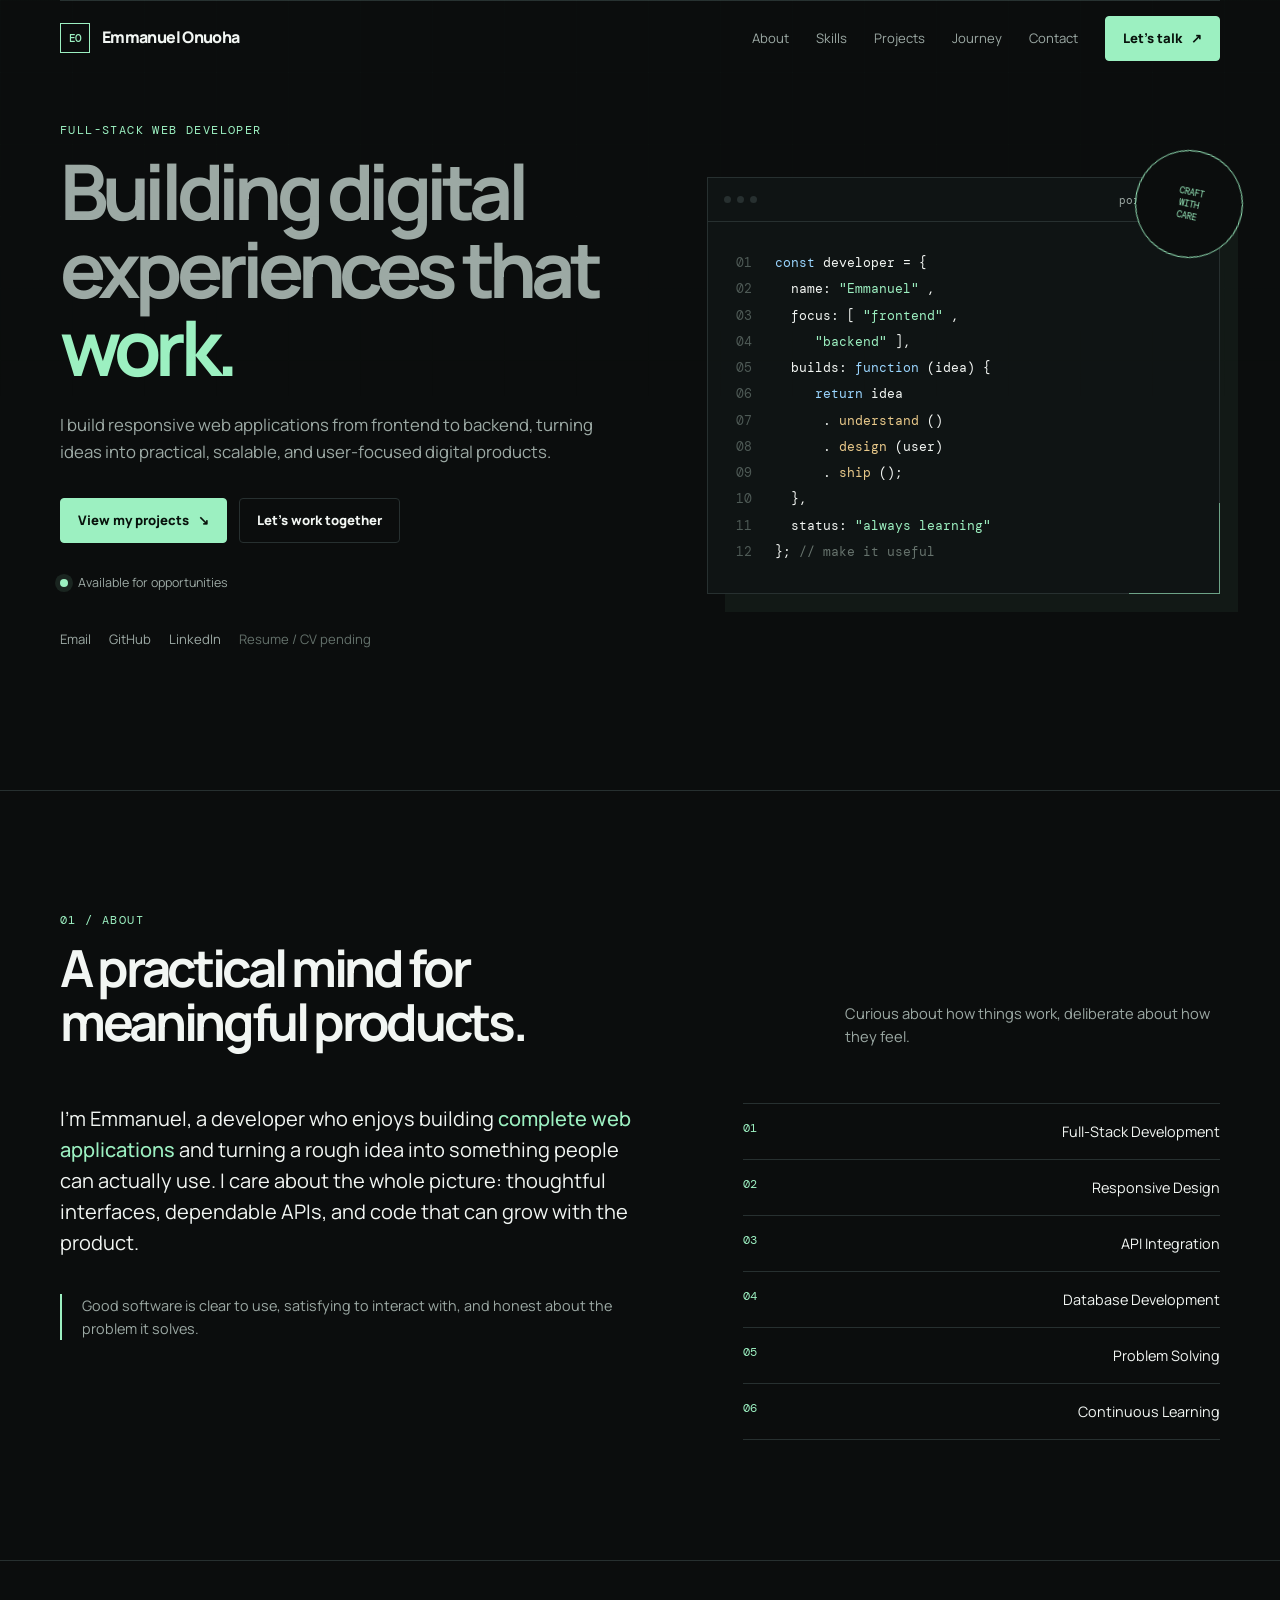
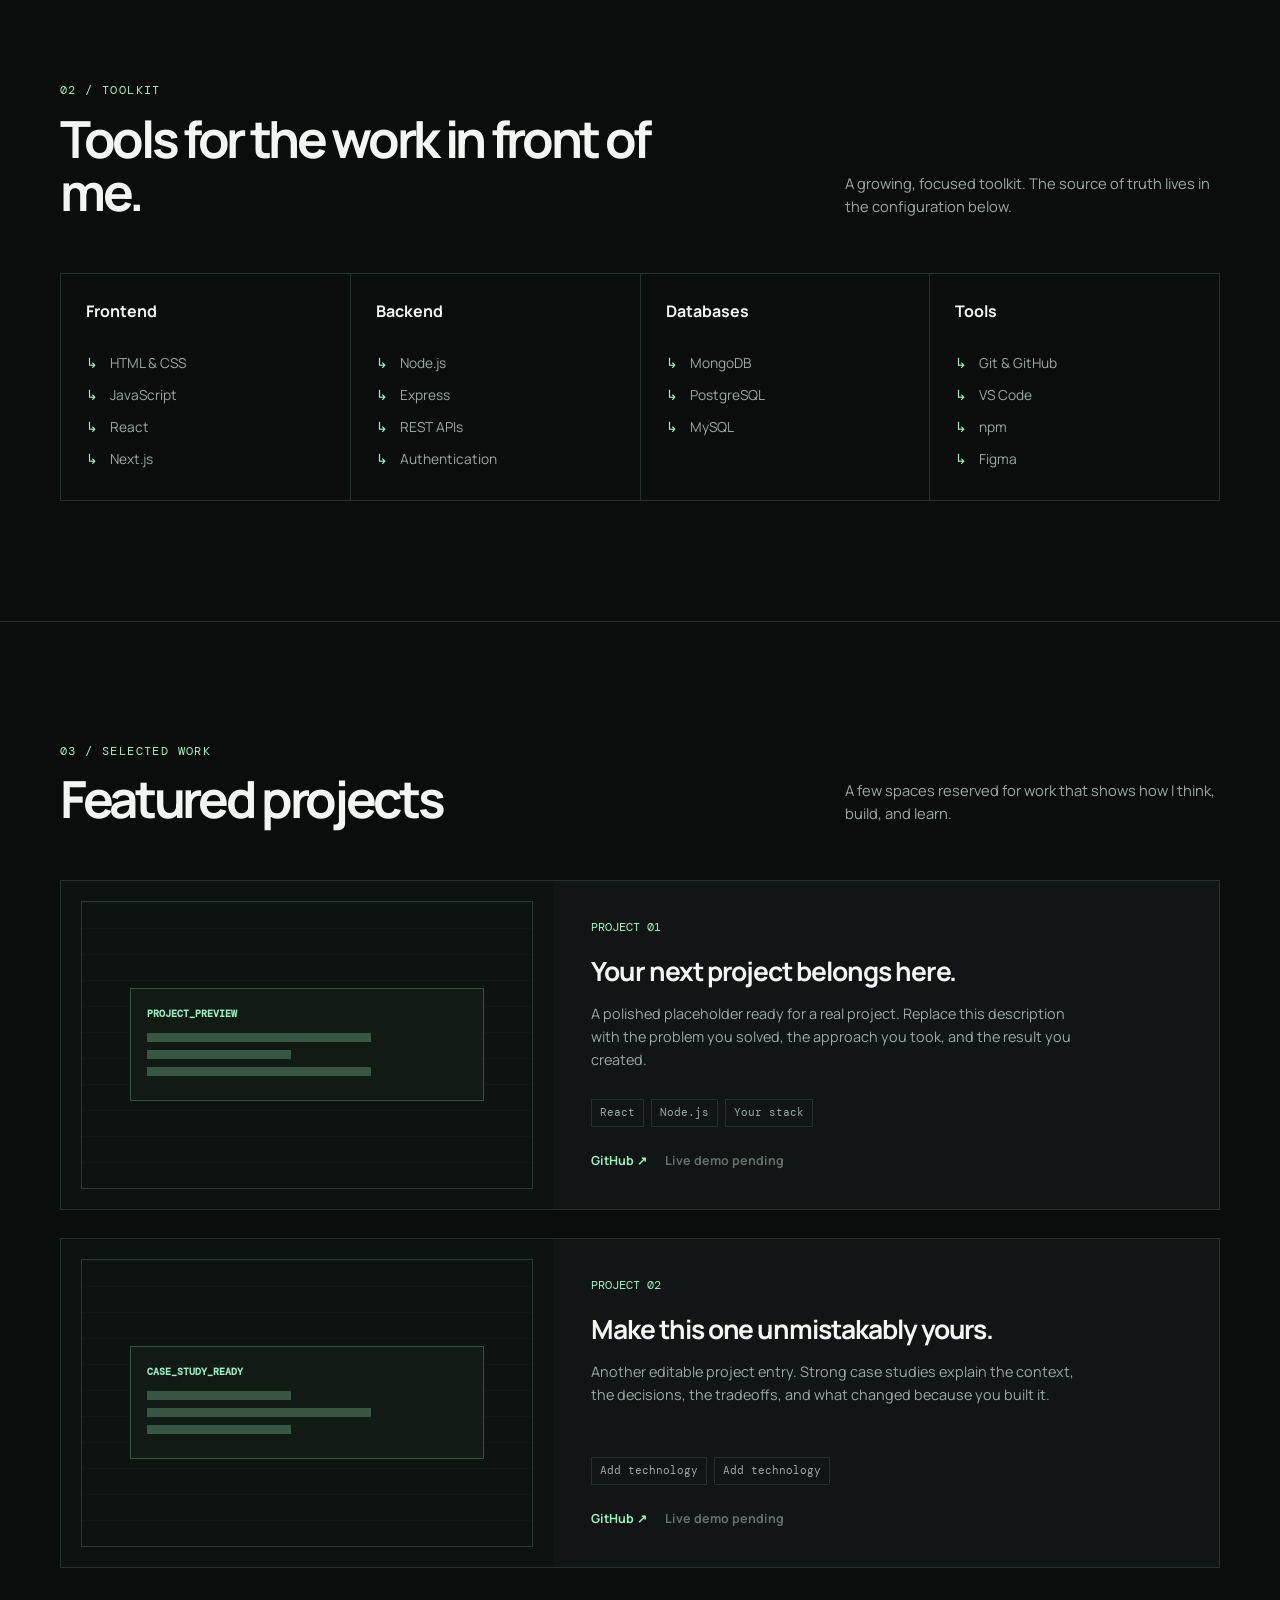
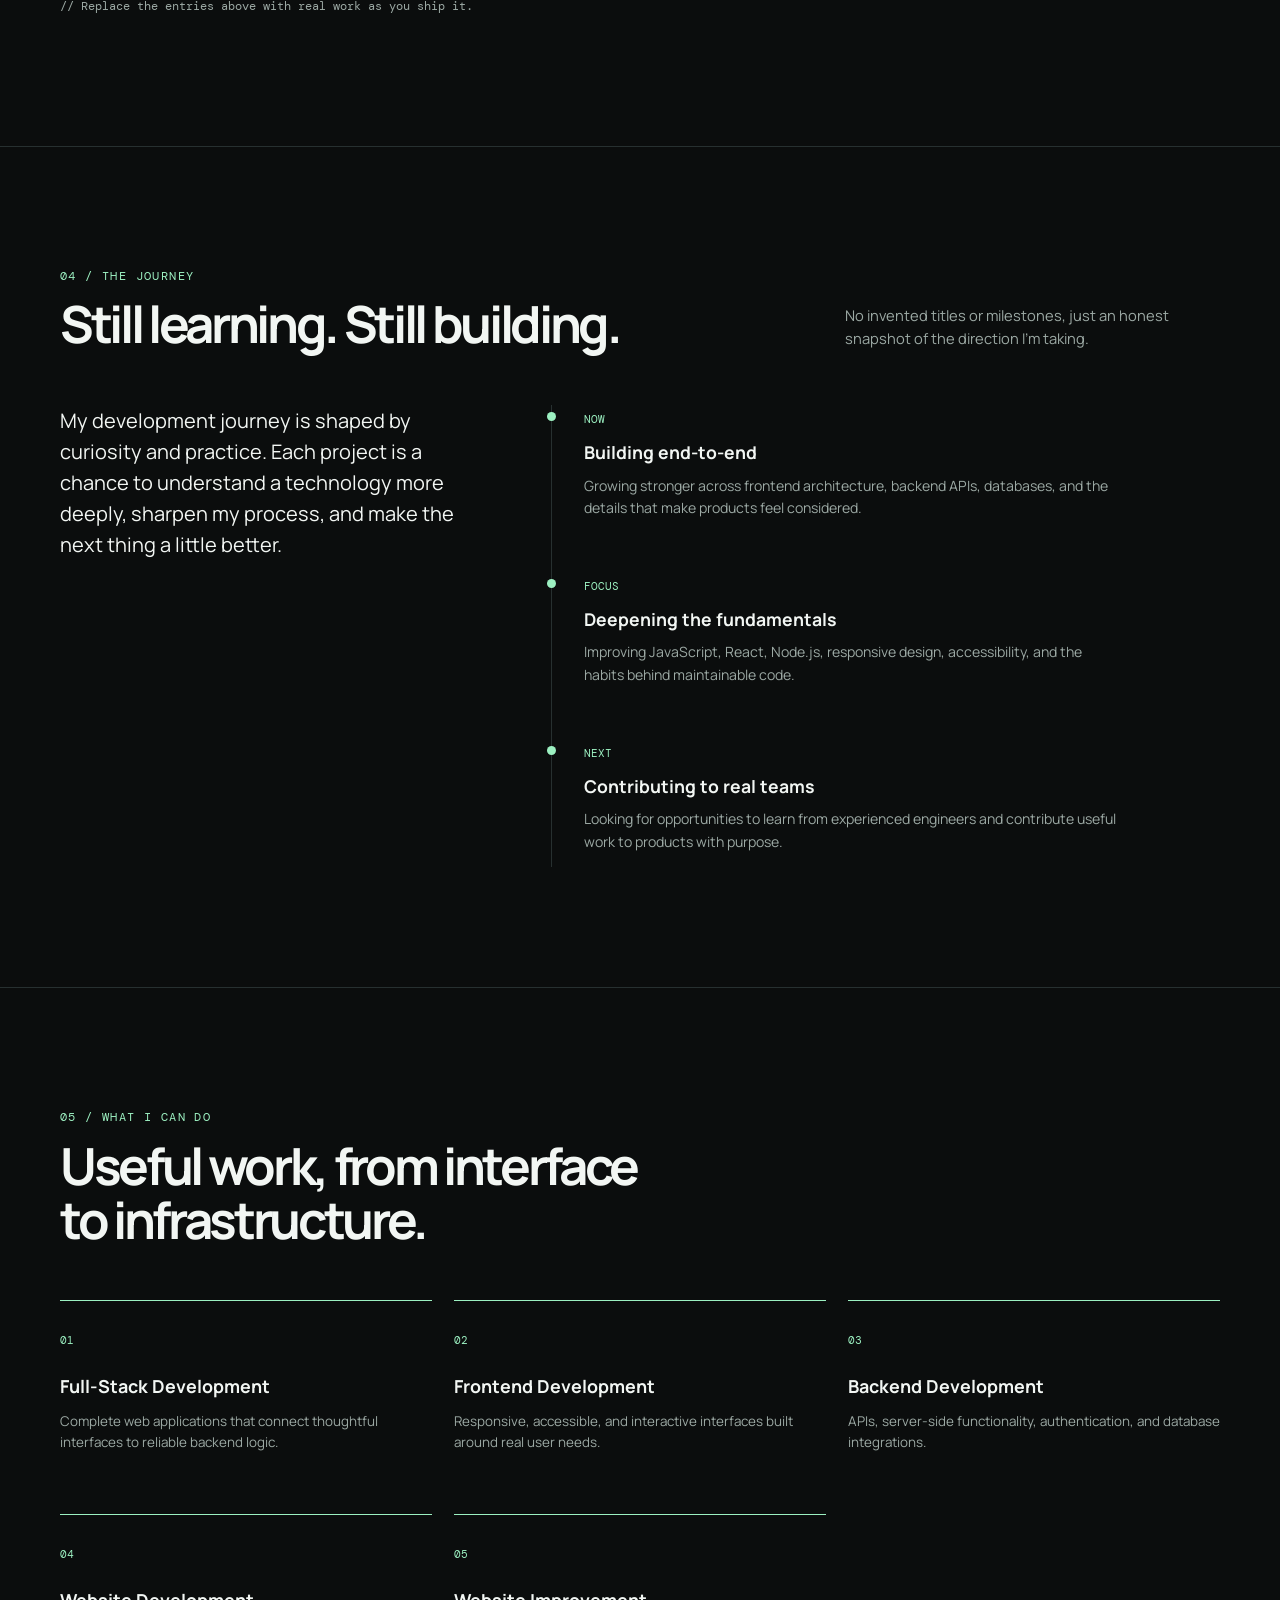
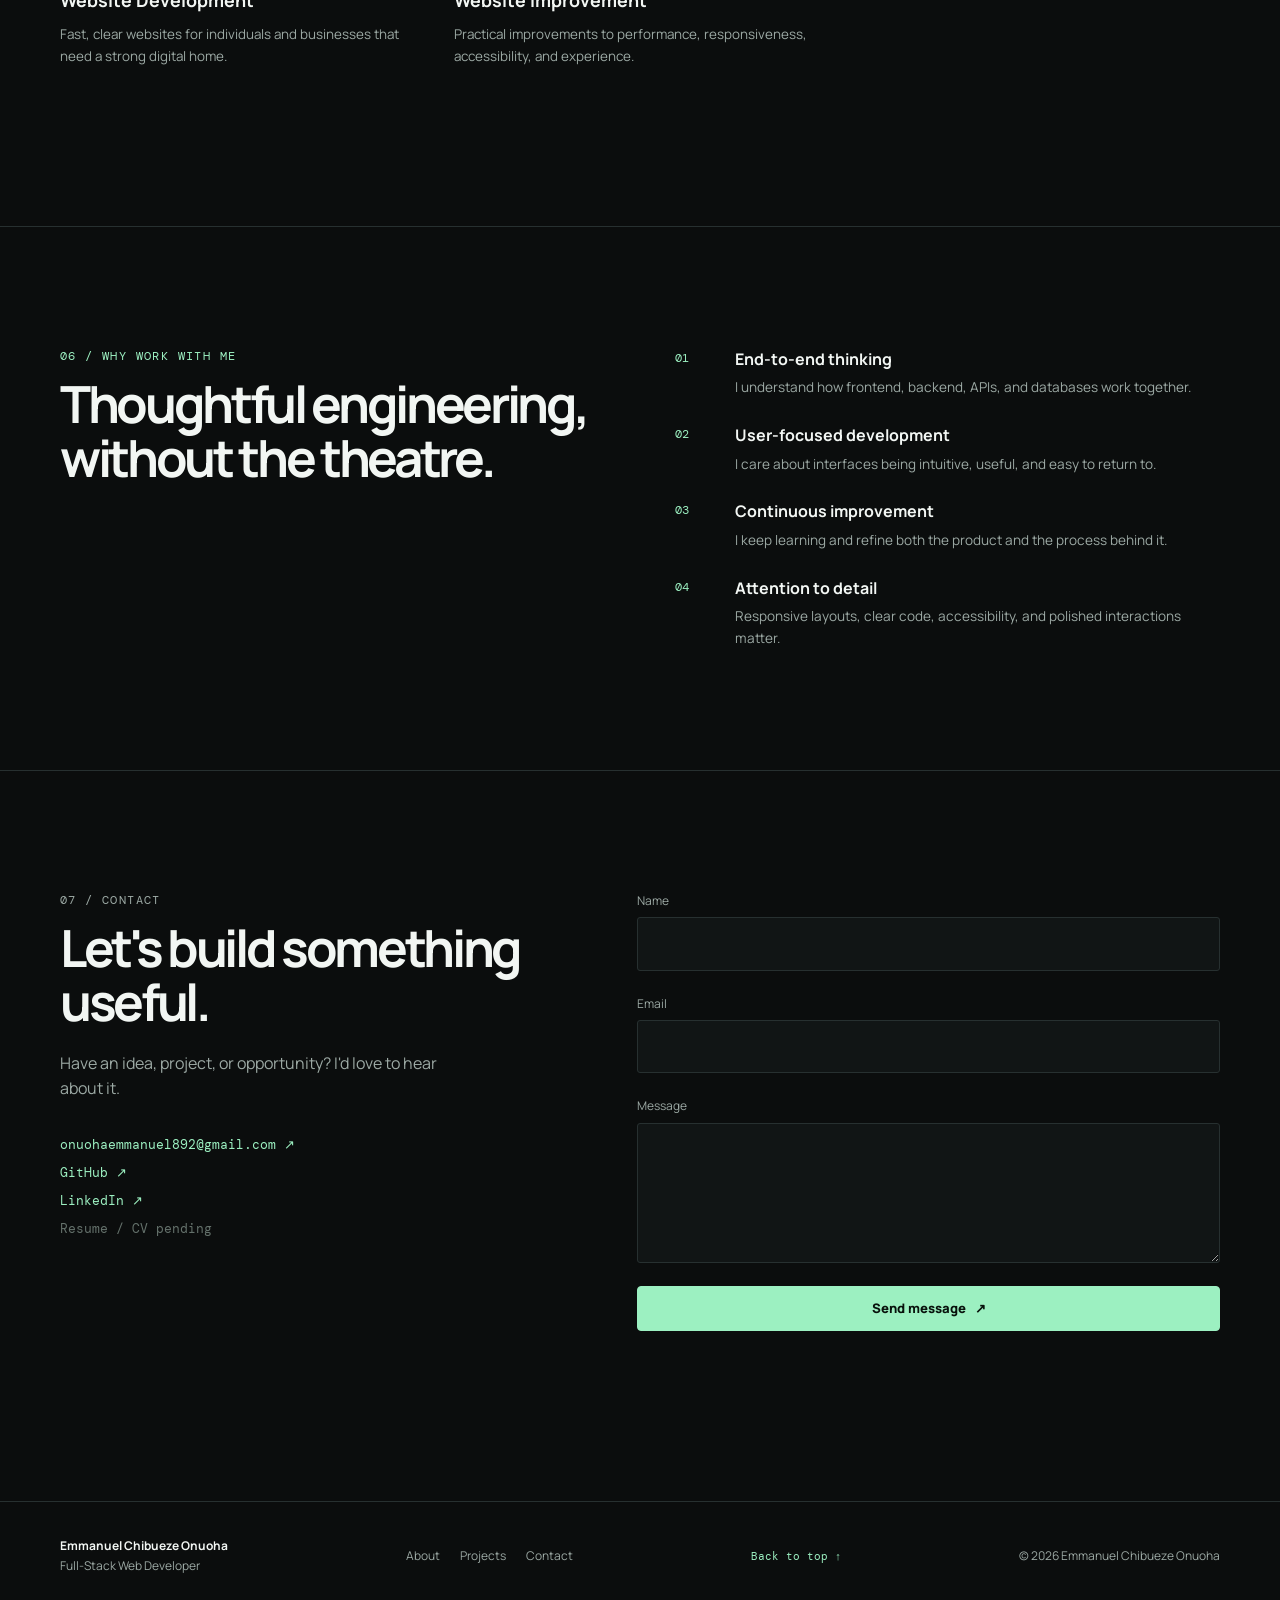
==== About Me.html @ 2da0cef1 "feat: initial commit of personal portfolio website" ====
<!doctype html>
<html lang="en">
<head>
	<meta charset="utf-8">
	<meta name="viewport" content="width=device-width, initial-scale=1">
	<meta name="description" content="Portfolio of Emmanuel Chibueze Onuoha, a Full-Stack Web Developer building responsive, user-focused web applications.">
	<meta name="theme-color" content="#0b0d0d">
	<meta property="og:title" content="Emmanuel Chibueze Onuoha | Full-Stack Web Developer">
	<meta property="og:description" content="I build responsive web applications from frontend to backend, turning ideas into useful digital products.">
	<meta property="og:type" content="website">
	<meta name="twitter:card" content="summary">
	<link rel="canonical" href="https://example.com/">
	<title>Emmanuel Chibueze Onuoha | Full-Stack Web Developer</title>
	<link rel="stylesheet" href="About Me.css">
</head>
<body>
    <a class="skip-link" href="#main">
        Skip to content
    </a>
    <header id="site-header">
        <div class="wrap">
            <nav aria-label="Primary navigation">
                <a class="brand" href="#top" aria-label="Emmanuel Onuoha home">
                    <span class="brand-mark">
                        EO
                    </span>
                    <span>
                        Emmanuel Onuoha
                    </span>
                </a>
                <button class="menu-toggle" type="button" aria-expanded="false" aria-controls="nav-links" aria-label="Open navigation">
                    ☰
                </button>
                <div class="nav-links" id="nav-links">
                    <a href="#about">
                        About
                    </a>
                    <a href="#skills">
                        Skills
                    </a>
                    <a href="#projects">
                        Projects
                    </a>
                    <a href="#journey">
                        Journey
                    </a>
                    <a href="#contact">
                        Contact
                    </a>
                    <a class="nav-cta" href="#contact">
                        Let's talk
                        <span aria-hidden="true">
                            ↗
                        </span>
                    </a>
                </div>
            </nav>
        </div>
    </header>
    <main id="main">
        <section class="hero wrap" id="top">
            <div class="hero-copy reveal">
                <p class="eyebrow">
                    Full-Stack Web Developer
                </p>
                <h1>
                    Building digital experiences that
                    <em>
                        work.
                    </em>
                </h1>
                <p class="hero-copy">
                    I build responsive web applications from frontend to backend, turning ideas into practical, scalable, and user-focused digital products.
                </p>
                <div class="hero-actions">
                    <a class="button" href="#projects">
                        View my projects
                        <span aria-hidden="true">
                            ↘
                        </span>
                    </a>
                    <a class="button outline" href="#contact">
                        Let's work together
                    </a>
                </div>
                <p class="availability">
                    <span class="pulse" aria-hidden="true">
                    </span>
                    Available for opportunities
                </p>
                <div class="socials">
                    <a href="mailto:onuohaemmanuel892@gmail.com">
                        Email
                    </a>
                    <a href="https://github.com/OEmmanuel02" target="_blank" rel="noreferrer">
                        GitHub
                    </a>
                    <a href="https://www.linkedin.com/in/emmanuel-onuoha-2a320b37b/" target="_blank" rel="noreferrer">
                        LinkedIn
                    </a>
                    <span class="unavailable">
                        Resume / CV pending
                    </span>
                </div>
            </div>
            <div class="hero-art reveal">
                <div class="terminal" aria-label="A code preview showing a product-oriented development approach">
                    <div class="terminal-bar">
                        <span class="dot">
                        </span>
                        <span class="dot">
                        </span>
                        <span class="dot">
                        </span>
                        <span style="margin-left:auto">
                            portfolio.js
                        </span>
                    </div>
                    <div class="terminal-body">
                        <span class="code-line">
                            <span class="ln">
                                01
                            </span>
                            <span class="key">
                                const
                            </span>
                            developer = {
                        </span>
                        <span class="code-line">
                            <span class="ln">
                                02
                            </span>
                            &nbsp;&nbsp;name:
                            <span class="string">
                                "Emmanuel"
                            </span>
                            ,
                        </span>
                        <span class="code-line">
                            <span class="ln">
                                03
                            </span>
                            &nbsp;&nbsp;focus: [
                            <span class="string">
                                "frontend"
                            </span>
                            ,
                        </span>
                        <span class="code-line">
                            <span class="ln">
                                04
                            </span>
                            &nbsp;&nbsp;&nbsp;&nbsp;
                            <span class="string">
                                "backend"
                            </span>
                            ],
                        </span>
                        <span class="code-line">
                            <span class="ln">
                                05
                            </span>
                            &nbsp;&nbsp;builds:
                            <span class="key">
                                function
                            </span>
                            (idea) {
                        </span>
                        <span class="code-line">
                            <span class="ln">
                                06
                            </span>
                            &nbsp;&nbsp;&nbsp;&nbsp;
                            <span class="key">
                                return
                            </span>
                            idea
                        </span>
                        <span class="code-line">
                            <span class="ln">
                                07
                            </span>
                            &nbsp;&nbsp;&nbsp;&nbsp;&nbsp;&nbsp;.
                            <span class="symbol">
                                understand
                            </span>
                            ()
                        </span>
                        <span class="code-line">
                            <span class="ln">
                                08
                            </span>
                            &nbsp;&nbsp;&nbsp;&nbsp;&nbsp;&nbsp;.
                            <span class="symbol">
                                design
                            </span>
                            (user)
                        </span>
                        <span class="code-line">
                            <span class="ln">
                                09
                            </span>
                            &nbsp;&nbsp;&nbsp;&nbsp;&nbsp;&nbsp;.
                            <span class="symbol">
                                ship
                            </span>
                            ();
                        </span>
                        <span class="code-line">
                            <span class="ln">
                                10
                            </span>
                            &nbsp;&nbsp;},
                        </span>
                        <span class="code-line">
                            <span class="ln">
                                11
                            </span>
                            &nbsp;&nbsp;status:
                            <span class="string">
                                "always learning"
                            </span>
                        </span>
                        <span class="code-line">
                            <span class="ln">
                                12
                            </span>
                            };
                            <span class="comment">
                                // make it useful
                            </span>
                        </span>
                    </div>
                    <div class="hero-stamp">
                        CRAFT
                        <br>
                        WITH
                        <br>
                        CARE
                    </div>
                </div>
            </div>
        </section>
        <section id="about">
            <div class="wrap reveal">
                <div class="section-head">
                    <div>
                        <p class="eyebrow">
                            01 / About
                        </p>
                        <h2>
                            A practical mind for meaningful products.
                        </h2>
                    </div>
                    <p class="section-intro">
                        Curious about how things work, deliberate about how they feel.
                    </p>
                </div>
                <div class="about-grid">
                    <div>
                        <p class="about-copy">
                            I'm Emmanuel, a developer who enjoys building
                            <strong>
                                complete web applications
                            </strong>
                            and turning a rough idea into something people can actually use. I care about the whole picture: thoughtful interfaces, dependable APIs, and code that can grow with the product.
                        </p>
                        <p class="philosophy">
                            Good software is clear to use, satisfying to interact with, and honest about the problem it solves.
                        </p>
                    </div>
                    <div class="strength-list">
                        <div class="strength">
                            <span>
                                01
                            </span>
                            Full-Stack Development
                        </div>
                        <div class="strength">
                            <span>
                                02
                            </span>
                            Responsive Design
                        </div>
                        <div class="strength">
                            <span>
                                03
                            </span>
                            API Integration
                        </div>
                        <div class="strength">
                            <span>
                                04
                            </span>
                            Database Development
                        </div>
                        <div class="strength">
                            <span>
                                05
                            </span>
                            Problem Solving
                        </div>
                        <div class="strength">
                            <span>
                                06
                            </span>
                            Continuous Learning
                        </div>
                    </div>
                </div>
            </div>
        </section>
        <section id="skills">
            <div class="wrap reveal">
                <div class="section-head">
                    <div>
                        <p class="eyebrow">
                            02 / Toolkit
                        </p>
                        <h2>
                            Tools for the work in front of me.
                        </h2>
                    </div>
                    <p class="section-intro">
                        A growing, focused toolkit. The source of truth lives in the configuration below.
                    </p>
                </div>
                <div class="skill-grid">
                    <div class="skill-group">
                        <h3>
                            Frontend
                        </h3>
                        <ul>
                            <li>
                                HTML & CSS
                            </li>
                            <li>
                                JavaScript
                            </li>
                            <li>
                                React
                            </li>
                            <li>
                                Next.js
                            </li>
                        </ul>
                    </div>
                    <div class="skill-group">
                        <h3>
                            Backend
                        </h3>
                        <ul>
                            <li>
                                Node.js
                            </li>
                            <li>
                                Express
                            </li>
                            <li>
                                REST APIs
                            </li>
                            <li>
                                Authentication
                            </li>
                        </ul>
                    </div>
                    <div class="skill-group">
                        <h3>
                            Databases
                        </h3>
                        <ul>
                            <li>
                                MongoDB
                            </li>
                            <li>
                                PostgreSQL
                            </li>
                            <li>
                                MySQL
                            </li>
                        </ul>
                    </div>
                    <div class="skill-group">
                        <h3>
                            Tools
                        </h3>
                        <ul>
                            <li>
                                Git & GitHub
                            </li>
                            <li>
                                VS Code
                            </li>
                            <li>
                                npm
                            </li>
                            <li>
                                Figma
                            </li>
                        </ul>
                    </div>
                </div>
            </div>
        </section>
        <section id="projects">
            <div class="wrap reveal">
                <div class="section-head">
                    <div>
                        <p class="eyebrow">
                            03 / Selected work
                        </p>
                        <h2>
                            Featured projects
                        </h2>
                    </div>
                    <p class="section-intro">
                        A few spaces reserved for work that shows how I think, build, and learn.
                    </p>
                </div>
                <div class="project-list">
                    <article class="project">
                        <div class="project-preview">
                            <div class="preview-window">
                                <b>
                                    PROJECT_PREVIEW
                                </b>
                                <div class="preview-block">
                                </div>
                                <div class="preview-block short">
                                </div>
                                <div class="preview-block">
                                </div>
                            </div>
                        </div>
                        <div class="project-content">
                            <span class="project-number">
                                PROJECT 01
                            </span>
                            <h3>
                                Your next project belongs here.
                            </h3>
                            <p>
                                A polished placeholder ready for a real project. Replace this description with the problem you solved, the approach you took, and the result you created.
                            </p>
                            <div class="tags">
                                <span class="tag">
                                    React
                                </span>
                                <span class="tag">
                                    Node.js
                                </span>
                                <span class="tag">
                                    Your stack
                                </span>
                            </div>
                            <div class="project-links">
                                <a href="https://github.com/OEmmanuel02" target="_blank" rel="noreferrer">
                                    GitHub ↗
                                </a>
                                <span class="unavailable">
                                    Live demo pending
                                </span>
                            </div>
                        </div>
                    </article>
                    <article class="project">
                        <div class="project-preview">
                            <div class="preview-window">
                                <b>
                                    CASE_STUDY_READY
                                </b>
                                <div class="preview-block short">
                                </div>
                                <div class="preview-block">
                                </div>
                                <div class="preview-block short">
                                </div>
                            </div>
                        </div>
                        <div class="project-content">
                            <span class="project-number">
                                PROJECT 02
                            </span>
                            <h3>
                                Make this one unmistakably yours.
                            </h3>
                            <p>
                                Another editable project entry. Strong case studies explain the context, the decisions, the tradeoffs, and what changed because you built it.
                            </p>
                            <div class="tags">
                                <span class="tag">
                                    Add technology
                                </span>
                                <span class="tag">
                                    Add technology
                                </span>
                            </div>
                            <div class="project-links">
                                <a href="https://github.com/OEmmanuel02" target="_blank" rel="noreferrer">
                                    GitHub ↗
                                </a>
                                <span class="unavailable">
                                    Live demo pending
                                </span>
                            </div>
                        </div>
                    </article>
                </div>
                <p class="placeholder-note">
                    // Replace the entries above with real work as you ship it.
                </p>
            </div>
        </section>
        <section id="journey">
            <div class="wrap reveal">
                <div class="section-head">
                    <div>
                        <p class="eyebrow">
                            04 / The journey
                        </p>
                        <h2>
                            Still learning. Still building.
                        </h2>
                    </div>
                    <p class="section-intro">
                        No invented titles or milestones, just an honest snapshot of the direction I'm taking.
                    </p>
                </div>
                <div class="journey">
                    <div>
                        <p class="about-copy">
                            My development journey is shaped by curiosity and practice. Each project is a chance to understand a technology more deeply, sharpen my process, and make the next thing a little better.
                        </p>
                    </div>
                    <div class="timeline">
                        <div class="event">
                            <time>
                                NOW
                            </time>
                            <h3>
                                Building end-to-end
                            </h3>
                            <p>
                                Growing stronger across frontend architecture, backend APIs, databases, and the details that make products feel considered.
                            </p>
                        </div>
                        <div class="event">
                            <time>
                                FOCUS
                            </time>
                            <h3>
                                Deepening the fundamentals
                            </h3>
                            <p>
                                Improving JavaScript, React, Node.js, responsive design, accessibility, and the habits behind maintainable code.
                            </p>
                        </div>
                        <div class="event">
                            <time>
                                NEXT
                            </time>
                            <h3>
                                Contributing to real teams
                            </h3>
                            <p>
                                Looking for opportunities to learn from experienced engineers and contribute useful work to products with purpose.
                            </p>
                        </div>
                    </div>
                </div>
            </div>
        </section>
        <section>
            <div class="wrap reveal">
                <div class="section-head">
                    <div>
                        <p class="eyebrow">
                            05 / What I can do
                        </p>
                        <h2>
                            Useful work, from interface to infrastructure.
                        </h2>
                    </div>
                </div>
                <div class="services">
                    <div class="service">
                        <span class="service-index">
                            01
                        </span>
                        <h3>
                            Full-Stack Development
                        </h3>
                        <p>
                            Complete web applications that connect thoughtful interfaces to reliable backend logic.
                        </p>
                    </div>
                    <div class="service">
                        <span class="service-index">
                            02
                        </span>
                        <h3>
                            Frontend Development
                        </h3>
                        <p>
                            Responsive, accessible, and interactive interfaces built around real user needs.
                        </p>
                    </div>
                    <div class="service">
                        <span class="service-index">
                            03
                        </span>
                        <h3>
                            Backend Development
                        </h3>
                        <p>
                            APIs, server-side functionality, authentication, and database integrations.
                        </p>
                    </div>
                    <div class="service">
                        <span class="service-index">
                            04
                        </span>
                        <h3>
                            Website Development
                        </h3>
                        <p>
                            Fast, clear websites for individuals and businesses that need a strong digital home.
                        </p>
                    </div>
                    <div class="service">
                        <span class="service-index">
                            05
                        </span>
                        <h3>
                            Website Improvement
                        </h3>
                        <p>
                            Practical improvements to performance, responsiveness, accessibility, and experience.
                        </p>
                    </div>
                </div>
            </div>
        </section>
        <section>
            <div class="wrap reveal">
                <div class="why">
                    <div>
                        <p class="eyebrow">
                            06 / Why work with me
                        </p>
                        <h2>
                            Thoughtful engineering, without the theatre.
                        </h2>
                    </div>
                    <div class="why-list">
                        <div class="why-item">
                            <span class="why-num">
                                01
                            </span>
                            <div>
                                <strong>
                                    End-to-end thinking
                                </strong>
                                <p>
                                    I understand how frontend, backend, APIs, and databases work together.
                                </p>
                            </div>
                        </div>
                        <div class="why-item">
                            <span class="why-num">
                                02
                            </span>
                            <div>
                                <strong>
                                    User-focused development
                                </strong>
                                <p>
                                    I care about interfaces being intuitive, useful, and easy to return to.
                                </p>
                            </div>
                        </div>
                        <div class="why-item">
                            <span class="why-num">
                                03
                            </span>
                            <div>
                                <strong>
                                    Continuous improvement
                                </strong>
                                <p>
                                    I keep learning and refine both the product and the process behind it.
                                </p>
                            </div>
                        </div>
                        <div class="why-item">
                            <span class="why-num">
                                04
                            </span>
                            <div>
                                <strong>
                                    Attention to detail
                                </strong>
                                <p>
                                    Responsive layouts, clear code, accessibility, and polished interactions matter.
                                </p>
                            </div>
                        </div>
                    </div>
                </div>
            </div>
        </section>
        <section id="contact">
            <div class="wrap reveal">
                <div class="contact">
                    <div class="contact-copy">
                        <p class="eyebrow">
                            07 / Contact
                        </p>
                        <h2>
                            Let's build something useful.
                        </h2>
                        <p>
                            Have an idea, project, or opportunity? I'd love to hear about it.
                        </p>
                        <div class="contact-details">
                            <a href="mailto:onuohaemmanuel892@gmail.com">
                                onuohaemmanuel892@gmail.com ↗
                            </a>
                            <a href="https://github.com/OEmmanuel02" target="_blank" rel="noreferrer">
                                GitHub ↗
                            </a>
                            <a href="https://www.linkedin.com/in/emmanuel-onuoha-2a320b37b/" target="_blank" rel="noreferrer">
                                LinkedIn ↗
                            </a>
                            <span class="unavailable">
                                Resume / CV pending
                            </span>
                        </div>
                    </div>
                    <form class="contact-form" id="contact-form" novalidate>
                        <div class="field">
                            <label for="name">
                                Name
                            </label>
                            <input id="name" name="name" autocomplete="name" required>
                            <span class="error" id="name-error">
                            </span>
                        </div>
                        <div class="field">
                            <label for="email">
                                Email
                            </label>
                            <input id="email" name="email" type="email" autocomplete="email" required>
                            <span class="error" id="email-error">
                            </span>
                        </div>
                        <div class="field">
                            <label for="message">
                                Message
                            </label>
                            <textarea id="message" name="message" required>
                            </textarea>
                            <span class="error" id="message-error">
                            </span>
                        </div>
                        <button class="button" type="submit">
                            Send message
                            <span aria-hidden="true">
                                ↗
                            </span>
                        </button>
                        <p class="form-status" id="form-status" role="status">
                        </p>
                    </form>
                </div>
            </div>
        </section>
    </main>
    <footer>
        <div class="wrap footer-row">
            <div>
                <span class="footer-brand">
                    Emmanuel Chibueze Onuoha
                </span>
                <br>
                Full-Stack Web Developer
            </div>
            <div class="footer-links">
                <a href="#about">
                    About
                </a>
                <a href="#projects">
                    Projects
                </a>
                <a href="#contact">
                    Contact
                </a>
            </div>
            <a class="top" href="#top">
                Back to top ↑
            </a>
            <div>
                © 2026 Emmanuel Chibueze Onuoha
            </div>
        </div>
    </footer>
	<script src="About Me.js" defer></script>
</body>
</html>
---- About Me.css ----
@import url('https://fonts.googleapis.com/css2?family=DM+Mono:wght@400;500&family=Manrope:wght@400;500;600;700;800&display=swap');

:root {
	--bg: #0b0d0d;
	--surface: #111515;
	--surface-2: #171c1c;
	--line: #273030;
	--text: #f2f6f3;
	--muted: #9ca9a4;
	--accent: #9cf0c1;
	--accent-dark: #163a2a;
	--max: 1160px;
	--radius: 10px;
}

* { box-sizing: border-box; }
html { scroll-behavior: smooth; }
body { margin: 0; background: var(--bg); color: var(--text); font-family: 'Manrope', sans-serif; line-height: 1.6; }
body::before { content: ''; position: fixed; inset: 0; pointer-events: none; opacity: .16; background-image: linear-gradient(rgba(156,240,193,.08) 1px, transparent 1px), linear-gradient(90deg, rgba(156,240,193,.08) 1px, transparent 1px); background-size: 72px 72px; mask-image: linear-gradient(to bottom, #000, transparent 65%); }
a { color: inherit; text-decoration: none; }
button, input, textarea { font: inherit; }
button, a { -webkit-tap-highlight-color: transparent; }
:focus-visible { outline: 2px solid var(--accent); outline-offset: 4px; }
.wrap { width: min(calc(100% - 48px), var(--max)); margin: 0 auto; }
.mono, .eyebrow, .tag, .status, .nav-index { font-family: 'DM Mono', monospace; }
.eyebrow { color: var(--accent); font-size: .73rem; letter-spacing: .12em; text-transform: uppercase; }
.muted { color: var(--muted); }
.skip-link { position: absolute; left: 16px; top: -100px; background: var(--accent); color: #07110b; padding: 9px 14px; z-index: 20; }
.skip-link:focus { top: 12px; }

header { position: fixed; inset: 0 0 auto; z-index: 10; border-bottom: 1px solid transparent; transition: background .3s, border-color .3s; }
header.scrolled { background: rgba(11,13,13,.88); backdrop-filter: blur(18px); border-color: var(--line); }
nav { height: 76px; display: flex; align-items: center; justify-content: space-between; }
.brand { display: flex; align-items: center; gap: 12px; font-weight: 800; letter-spacing: -.04em; }
.brand-mark { display: grid; place-items: center; width: 30px; height: 30px; border: 1px solid var(--accent); color: var(--accent); font: 500 .7rem 'DM Mono'; }
.nav-links { display: flex; align-items: center; gap: 27px; color: var(--muted); font-size: .82rem; }
.nav-links a { transition: color .2s; }
.nav-links a:hover, .nav-links a.active { color: var(--text); }
.nav-links a.active::before { content: '/'; color: var(--accent); margin-right: 4px; }
.nav-cta, .button { display: inline-flex; align-items: center; justify-content: center; gap: 9px; border: 1px solid var(--accent); background: var(--accent); color: #08120c; border-radius: 4px; padding: 11px 17px; font-weight: 800; font-size: .82rem; transition: transform .2s, background .2s, color .2s; }
.nav-cta:hover, .button:hover { transform: translateY(-2px); }
.button.outline { background: transparent; color: var(--text); border-color: var(--line); }
.button.outline:hover { border-color: var(--accent); color: var(--accent); }
.menu-toggle { display: none; background: none; border: 0; color: var(--text); font-size: 1.5rem; padding: 7px; }

main { overflow: hidden; }
.hero { min-height: 790px; display: grid; grid-template-columns: 1.05fr .95fr; gap: 80px; align-items: center; padding-top: 100px; }
h1, h2, h3, p { margin-top: 0; }
h1 { max-width: 730px; margin-bottom: 25px; font-size: clamp(2.9rem, 6vw, 5.4rem); line-height: 1.02; letter-spacing: -.075em; }
h1 em { color: var(--accent); font-style: normal; }
.hero-copy { max-width: 580px; color: var(--muted); font-size: 1.05rem; }
.hero-actions { display: flex; flex-wrap: wrap; gap: 12px; margin: 32px 0 30px; }
.availability { display: flex; align-items: center; gap: 10px; color: var(--muted); font-size: .78rem; }
.pulse { width: 8px; height: 8px; background: var(--accent); border-radius: 50%; box-shadow: 0 0 0 5px rgba(156,240,193,.1); }
.socials { display: flex; flex-wrap: wrap; gap: 18px; margin-top: 36px; color: var(--muted); font-size: .82rem; }
.socials a:hover { color: var(--accent); }
.unavailable { color: #64716b; cursor: default; }

.terminal { position: relative; border: 1px solid var(--line); background: rgba(17,21,21,.92); box-shadow: 18px 18px 0 rgba(156,240,193,.05); }
.terminal::after { content: ''; position: absolute; width: 90px; height: 90px; border-right: 1px solid var(--accent); border-bottom: 1px solid var(--accent); right: -1px; bottom: -1px; opacity: .6; }
.terminal-bar { display: flex; align-items: center; gap: 6px; height: 44px; padding: 0 16px; border-bottom: 1px solid var(--line); color: var(--muted); font: .7rem 'DM Mono'; }
.dot { width: 7px; height: 7px; border-radius: 50%; background: var(--line); }
.terminal-body { padding: 28px; font: .82rem/2 'DM Mono'; min-height: 365px; }
.code-line { display: block; white-space: nowrap; }
.ln { display: inline-block; width: 31px; color: #4e5a56; user-select: none; }
.key { color: #9ad6ff; }.string { color: var(--accent); }.comment { color: #66736d; }.symbol { color: #e8c98a; }
.hero-stamp { position: absolute; top: -28px; right: -24px; width: 108px; height: 108px; display: grid; place-items: center; border: 1px solid var(--accent); border-radius: 50%; color: var(--accent); font: .58rem 'DM Mono'; text-align: center; transform: rotate(12deg); background: var(--bg); }

section { padding: 120px 0; border-top: 1px solid var(--line); }
.section-head { display: flex; justify-content: space-between; align-items: end; gap: 30px; margin-bottom: 54px; }
h2 { margin-bottom: 0; max-width: 600px; font-size: clamp(2rem, 4vw, 3.5rem); line-height: 1.05; letter-spacing: -.065em; }
.section-intro { max-width: 375px; margin-bottom: 0; color: var(--muted); font-size: .92rem; }
.about-grid { display: grid; grid-template-columns: 1.1fr .9fr; gap: 100px; }
.about-copy { font-size: 1.25rem; line-height: 1.55; max-width: 620px; }
.about-copy strong { color: var(--accent); font-weight: 500; }
.philosophy { margin-top: 36px; padding-left: 20px; border-left: 2px solid var(--accent); color: var(--muted); font-size: .9rem; }
.strength-list { border-top: 1px solid var(--line); }
.strength { display: flex; justify-content: space-between; padding: 16px 0; border-bottom: 1px solid var(--line); font-size: .9rem; }
.strength span { color: var(--accent); font: .73rem 'DM Mono'; }
.skill-grid { display: grid; grid-template-columns: repeat(4, 1fr); gap: 1px; background: var(--line); border: 1px solid var(--line); }
.skill-group { background: var(--bg); padding: 25px; min-height: 180px; }
.skill-group h3 { font-size: 1rem; margin-bottom: 22px; }
.skill-group ul { list-style: none; padding: 0; margin: 0; color: var(--muted); font-size: .86rem; }
.skill-group li { padding: 5px 0; }
.skill-group li::before { content: '↳'; color: var(--accent); margin-right: 9px; }

.project-list { display: grid; gap: 28px; }
.project { display: grid; grid-template-columns: .85fr 1.15fr; min-height: 330px; border: 1px solid var(--line); background: var(--surface); transition: border-color .25s, transform .25s; }
.project:hover { border-color: rgba(156,240,193,.5); transform: translateY(-4px); }
.project-preview { position: relative; min-height: 250px; overflow: hidden; background: #0d1311; display: grid; place-items: center; }
.project-preview::before { content: ''; position: absolute; inset: 20px; border: 1px solid #263b31; background: repeating-linear-gradient(0deg, transparent, transparent 25px, rgba(156,240,193,.05) 26px); }
.preview-window { position: relative; z-index: 1; width: 72%; border: 1px solid #355343; background: #121a16; padding: 16px; font: .62rem/1.8 'DM Mono'; color: var(--muted); }
.preview-window b { display: block; color: var(--accent); margin-bottom: 10px; }.preview-block { height: 9px; width: 70%; background: #385644; margin: 8px 0; }.preview-block.short { width: 45%; }
.project-content { padding: 38px; display: flex; flex-direction: column; align-items: flex-start; }
.project-number { color: var(--accent); font: .75rem 'DM Mono'; }
.project h3 { margin: 15px 0 10px; font-size: 1.65rem; letter-spacing: -.04em; }
.project p { color: var(--muted); font-size: .9rem; max-width: 490px; }
.tags { display: flex; flex-wrap: wrap; gap: 7px; margin: auto 0 24px; }.tag { border: 1px solid var(--line); color: var(--muted); padding: 4px 8px; font-size: .68rem; }
.project-links { display: flex; gap: 18px; color: var(--accent); font-size: .78rem; font-weight: 700; }.project-links a:hover { text-decoration: underline; }
.placeholder-note { color: var(--muted); font: .75rem 'DM Mono'; margin-top: 30px; }

.journey { display: grid; grid-template-columns: .75fr 1.25fr; gap: 90px; }.timeline { border-left: 1px solid var(--line); }.event { position: relative; padding: 0 0 38px 32px; }.event::before { content: ''; position: absolute; left: -5px; top: 7px; width: 9px; height: 9px; background: var(--accent); border-radius: 50%; }.event:last-child { padding-bottom: 0; }.event time { color: var(--accent); font: .7rem 'DM Mono'; }.event h3 { margin: 8px 0; font-size: 1.1rem; }.event p { color: var(--muted); font-size: .88rem; max-width: 540px; }
.services { display: grid; grid-template-columns: repeat(3, 1fr); gap: 22px; }.service { border-top: 1px solid var(--accent); padding: 25px 0; }.service-index { color: var(--accent); font: .7rem 'DM Mono'; }.service h3 { margin: 20px 0 10px; font-size: 1.12rem; }.service p { color: var(--muted); font-size: .84rem; }
.why { display: grid; grid-template-columns: 1fr 1fr; gap: 70px; align-items: start; }.why-list { display: grid; gap: 24px; }.why-item { display: grid; grid-template-columns: 42px 1fr; gap: 18px; }.why-item strong { font-size: 1rem; }.why-item p { margin: 5px 0 0; color: var(--muted); font-size: .85rem; }.why-num { color: var(--accent); font: .75rem 'DM Mono'; padding-top: 3px; }
.contact { display: grid; grid-template-columns: .9fr 1.1fr; gap: 100px; }.contact h2 { margin-bottom: 22px; }.contact-copy p { color: var(--muted); max-width: 400px; }.contact-details { display: grid; gap: 11px; margin-top: 34px; font: .82rem 'DM Mono'; }.contact-details a { color: var(--accent); }.contact-form { display: grid; gap: 16px; }.field { display: grid; gap: 7px; }.field label { font-size: .75rem; color: var(--muted); }.field input, .field textarea { width: 100%; border: 1px solid var(--line); background: var(--surface); color: var(--text); padding: 13px; border-radius: 3px; outline: none; }.field textarea { min-height: 140px; resize: vertical; }.field input:focus, .field textarea:focus { border-color: var(--accent); }.error { color: #ff9d9d; font-size: .72rem; }.form-status { min-height: 22px; color: var(--accent); font-size: .8rem; }
footer { padding: 34px 0; border-top: 1px solid var(--line); color: var(--muted); font-size: .75rem; }.footer-row { display: flex; align-items: center; justify-content: space-between; gap: 20px; }.footer-brand { color: var(--text); font-weight: 700; }.footer-links { display: flex; gap: 20px; }.footer-links a:hover { color: var(--accent); }.top { color: var(--accent); font: .7rem 'DM Mono'; }
.reveal { opacity: 0; transform: translateY(18px); transition: opacity .7s ease, transform .7s ease; }.reveal.visible { opacity: 1; transform: none; }
@media (max-width: 800px) { .wrap { width: min(calc(100% - 32px), var(--max)); } .nav-links { position: absolute; top: 76px; left: 16px; right: 16px; display: grid; gap: 0; padding: 8px 18px; background: #111515; border: 1px solid var(--line); opacity: 0; pointer-events: none; transform: translateY(-8px); transition: .2s; }.nav-links.open { opacity: 1; pointer-events: auto; transform: none; }.nav-links a { padding: 12px 0; border-bottom: 1px solid var(--line); }.nav-cta { margin: 12px 0 8px; }.menu-toggle { display: block; }.hero { grid-template-columns: 1fr; gap: 52px; min-height: auto; padding-top: 150px; padding-bottom: 100px; }.hero-art { max-width: 620px; width: 100%; margin: 0 auto; }.about-grid, .journey, .contact, .why { grid-template-columns: 1fr; gap: 45px; }.skill-grid { grid-template-columns: repeat(2, 1fr); }.project { grid-template-columns: 1fr; }.project-preview { min-height: 230px; }.services { grid-template-columns: 1fr; gap: 10px; }.service { padding: 22px 0; }.section-head { display: block; }.section-intro { margin-top: 18px; } }
@media (max-width: 480px) { .wrap { width: min(calc(100% - 28px), var(--max)); } h1 { font-size: 2.65rem; }.terminal-body { padding: 18px 12px; font-size: .67rem; overflow: hidden; }.hero-stamp { right: -8px; }.skill-grid { grid-template-columns: 1fr 1fr; }.skill-group { padding: 18px 14px; min-height: 160px; }.project-content { padding: 25px 20px; }.project h3 { font-size: 1.4rem; }.footer-row { flex-wrap: wrap; }.footer-links { order: 3; width: 100%; }.footer-links, .top { margin-top: 8px; } section { padding: 85px 0; } }
@media (prefers-reduced-motion: reduce) { *, *::before, *::after { scroll-behavior: auto !important; transition-duration: .01ms !important; animation-duration: .01ms !important; } .reveal { opacity: 1; transform: none; } }
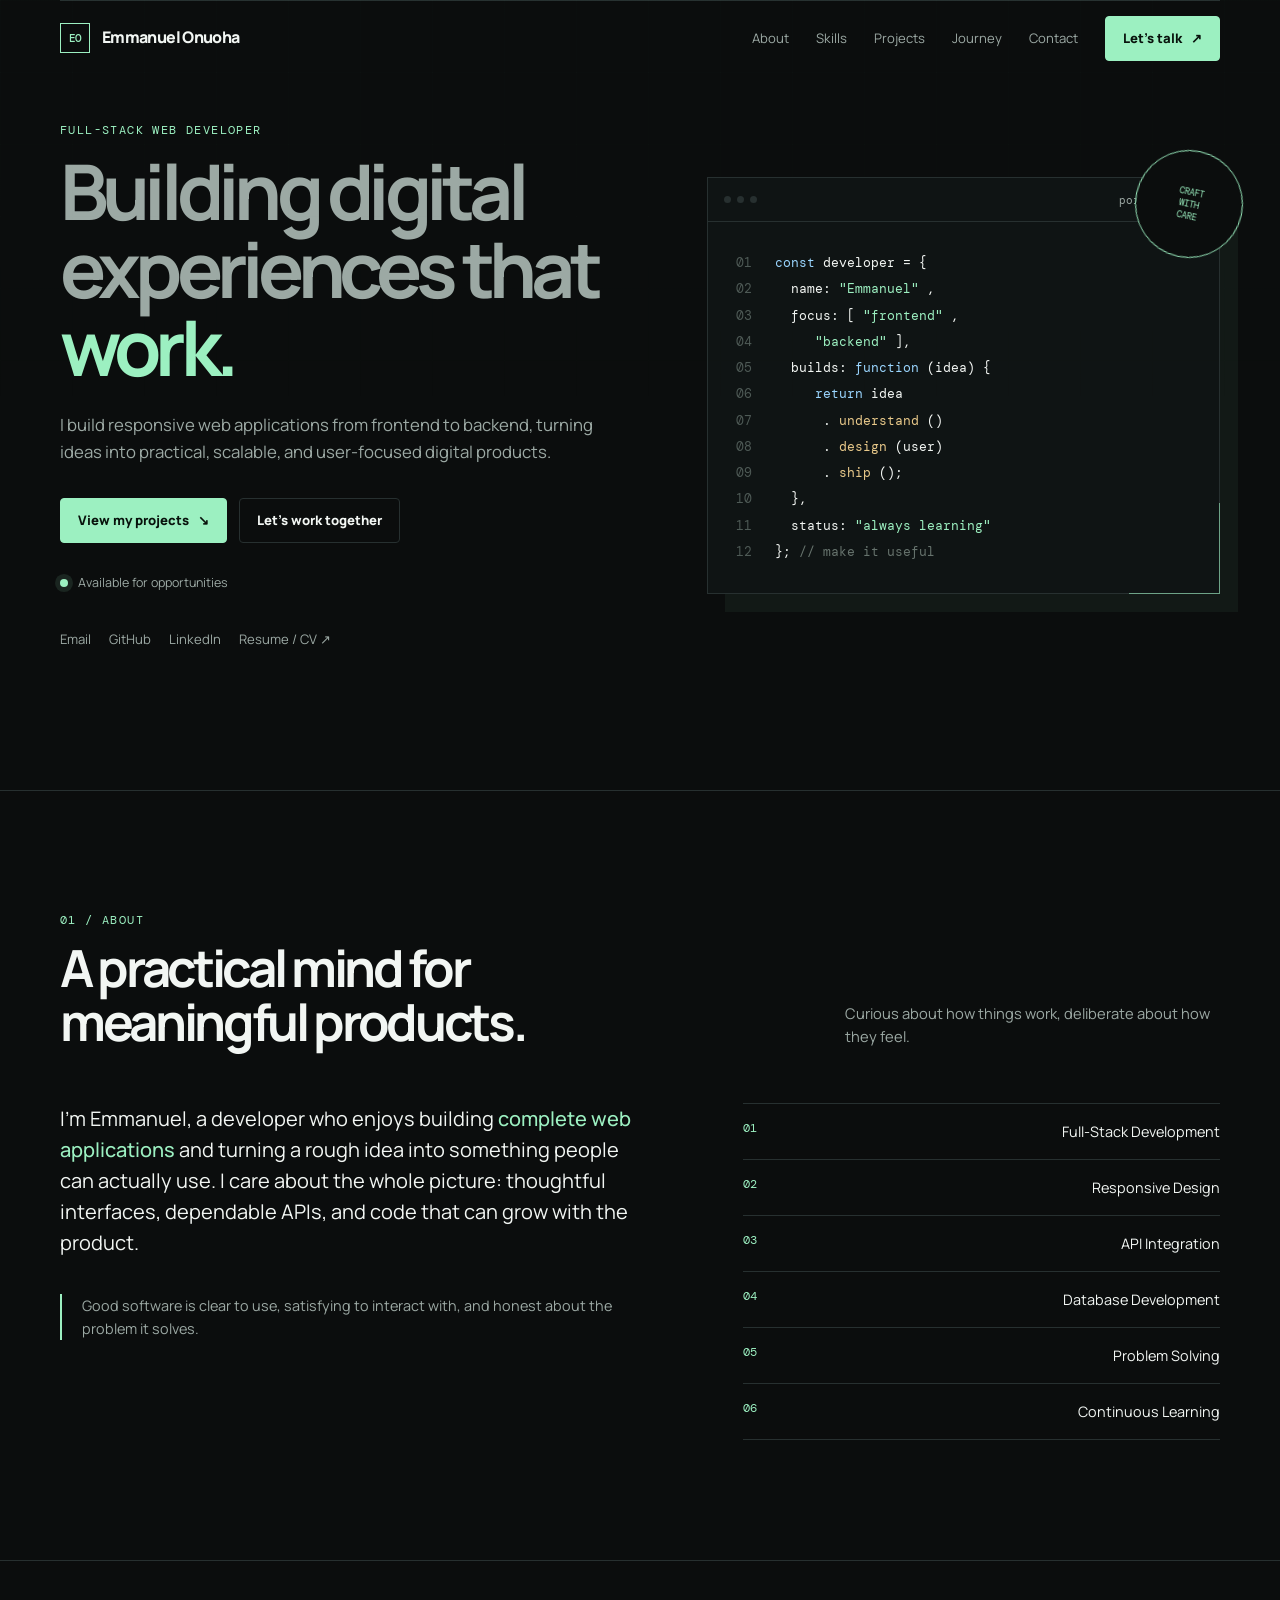
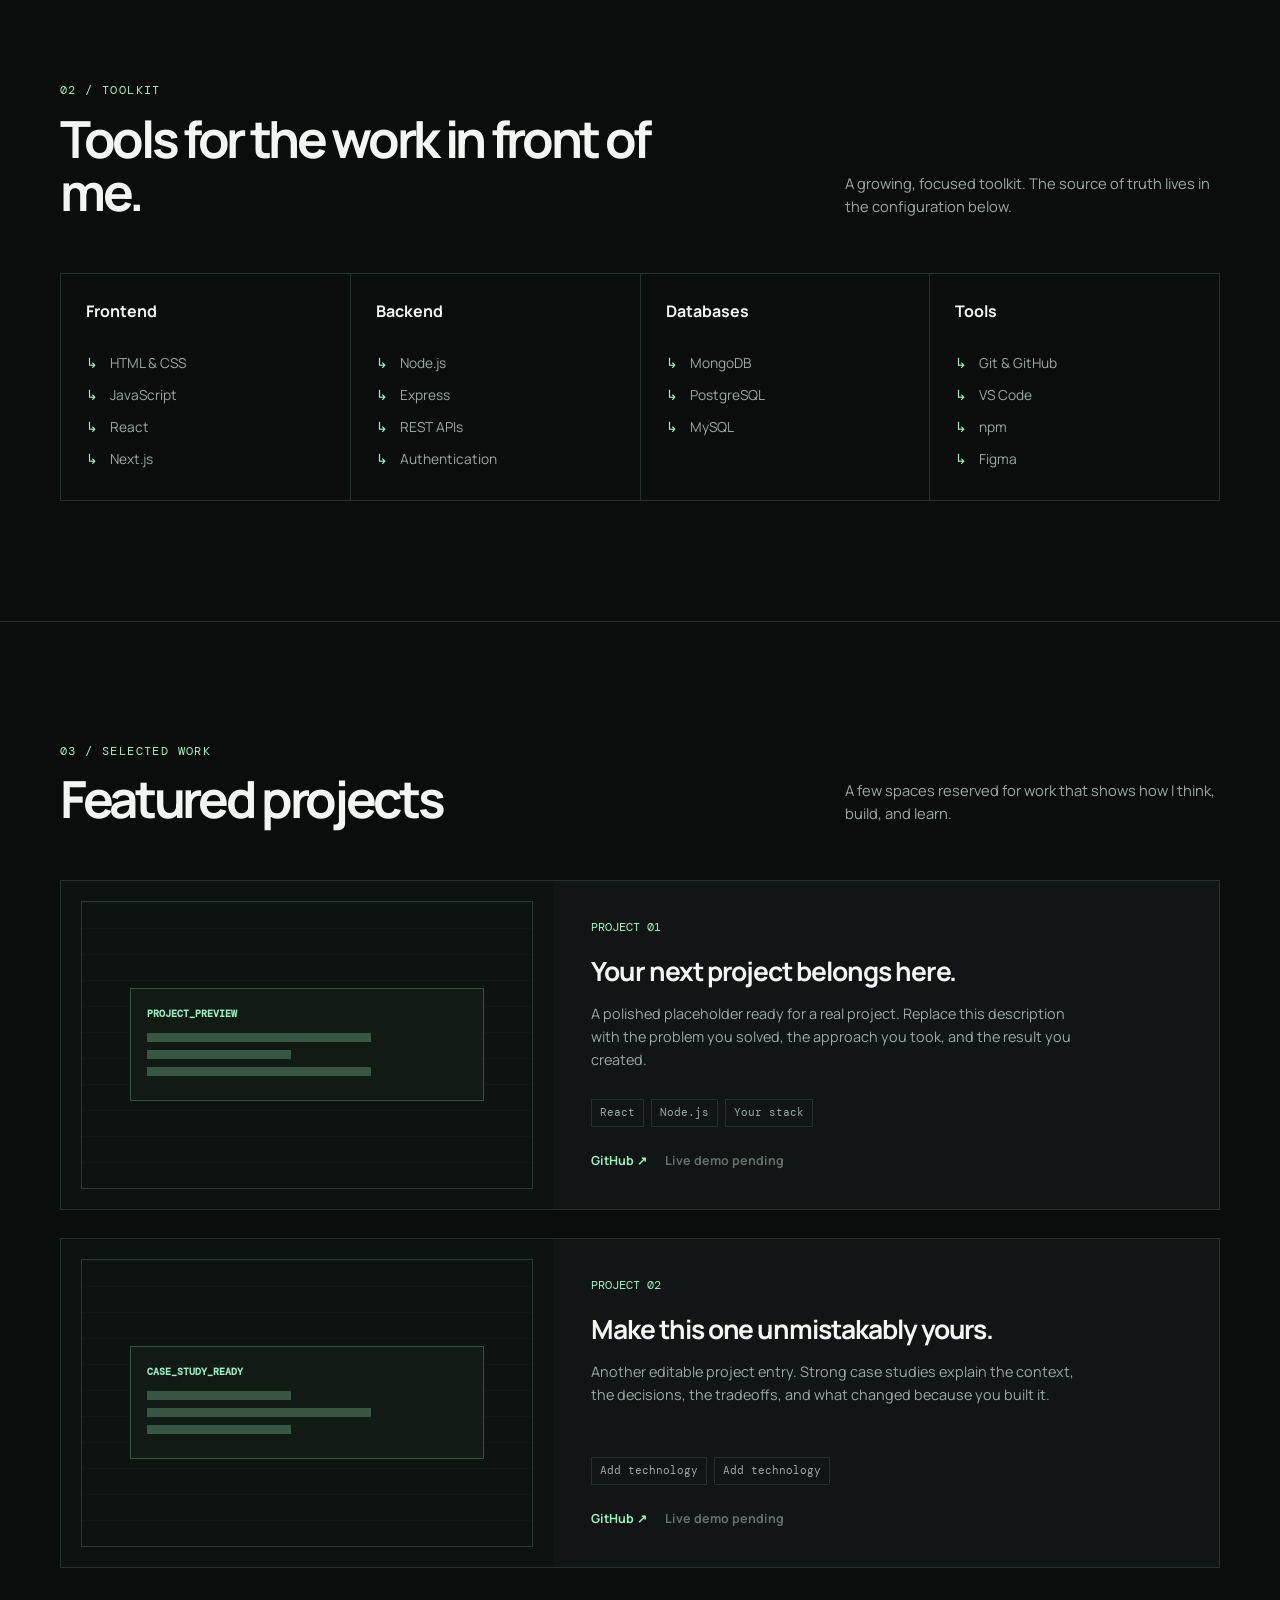
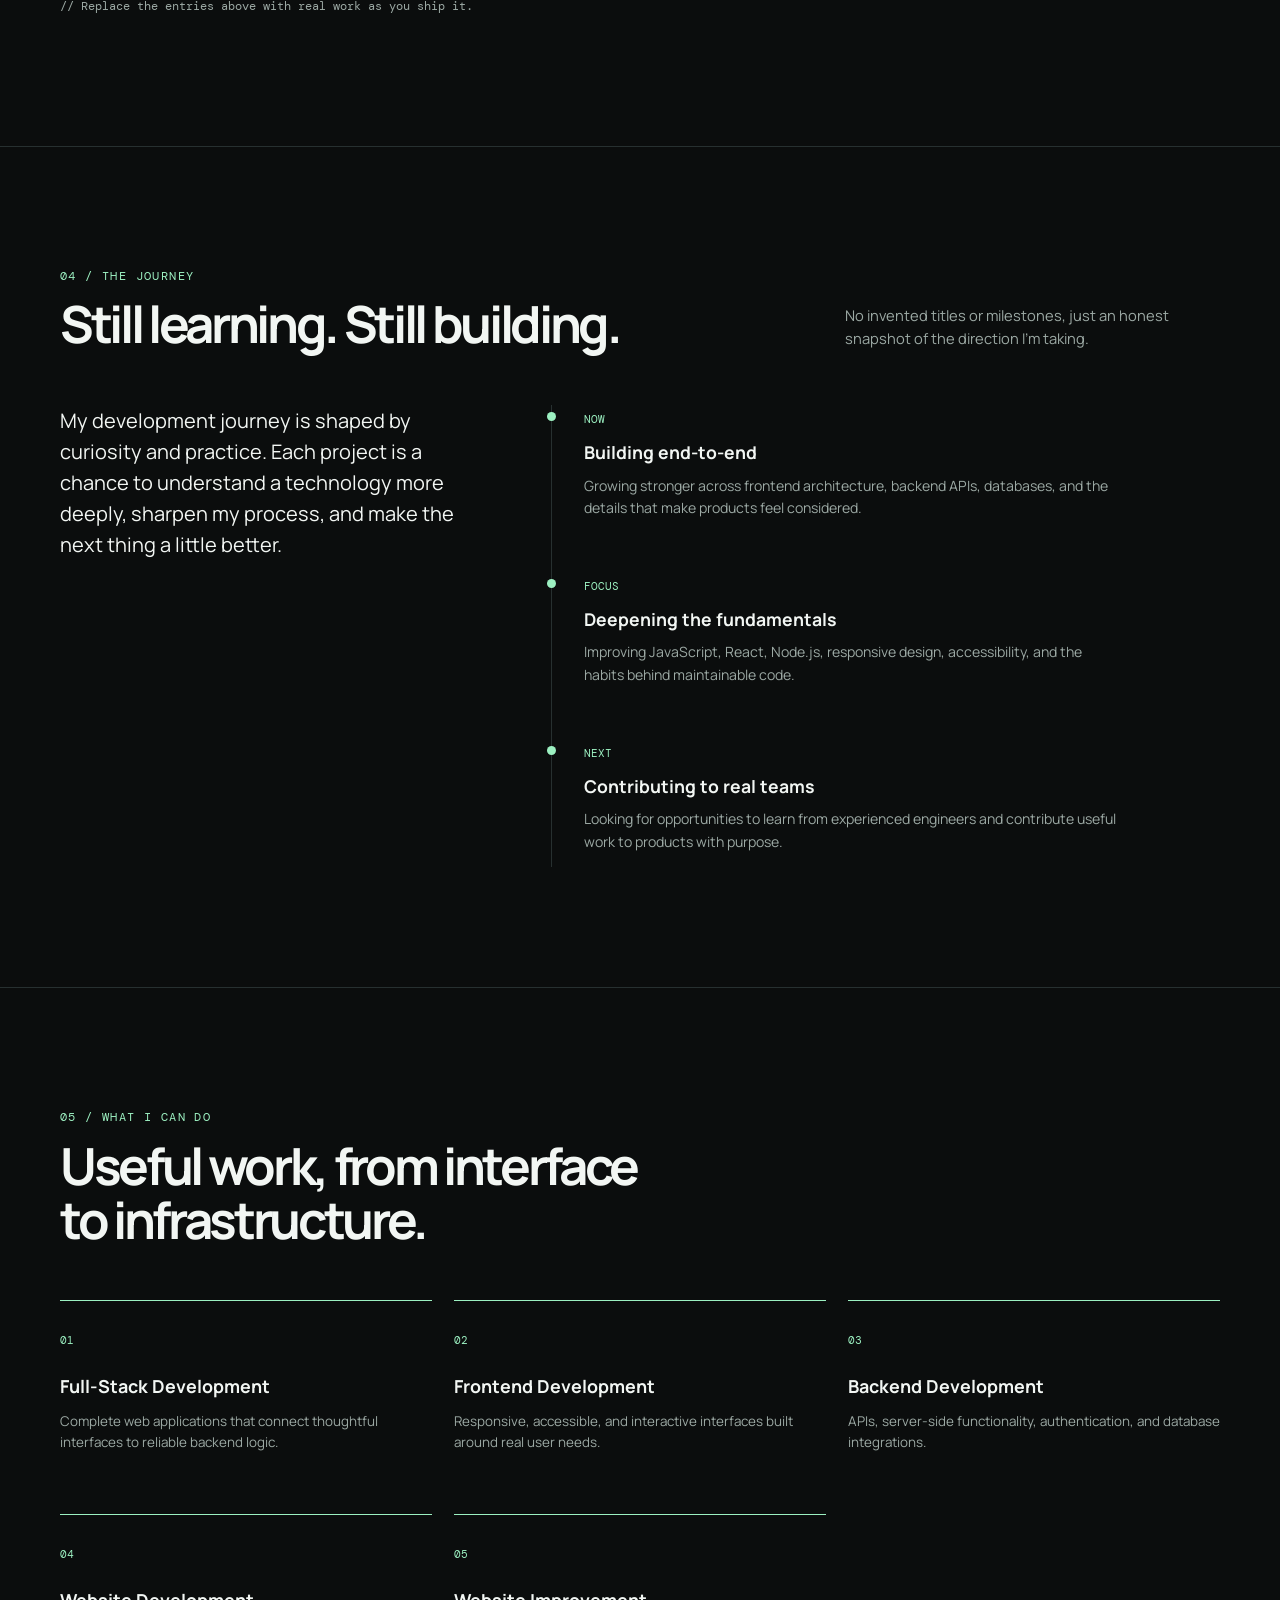
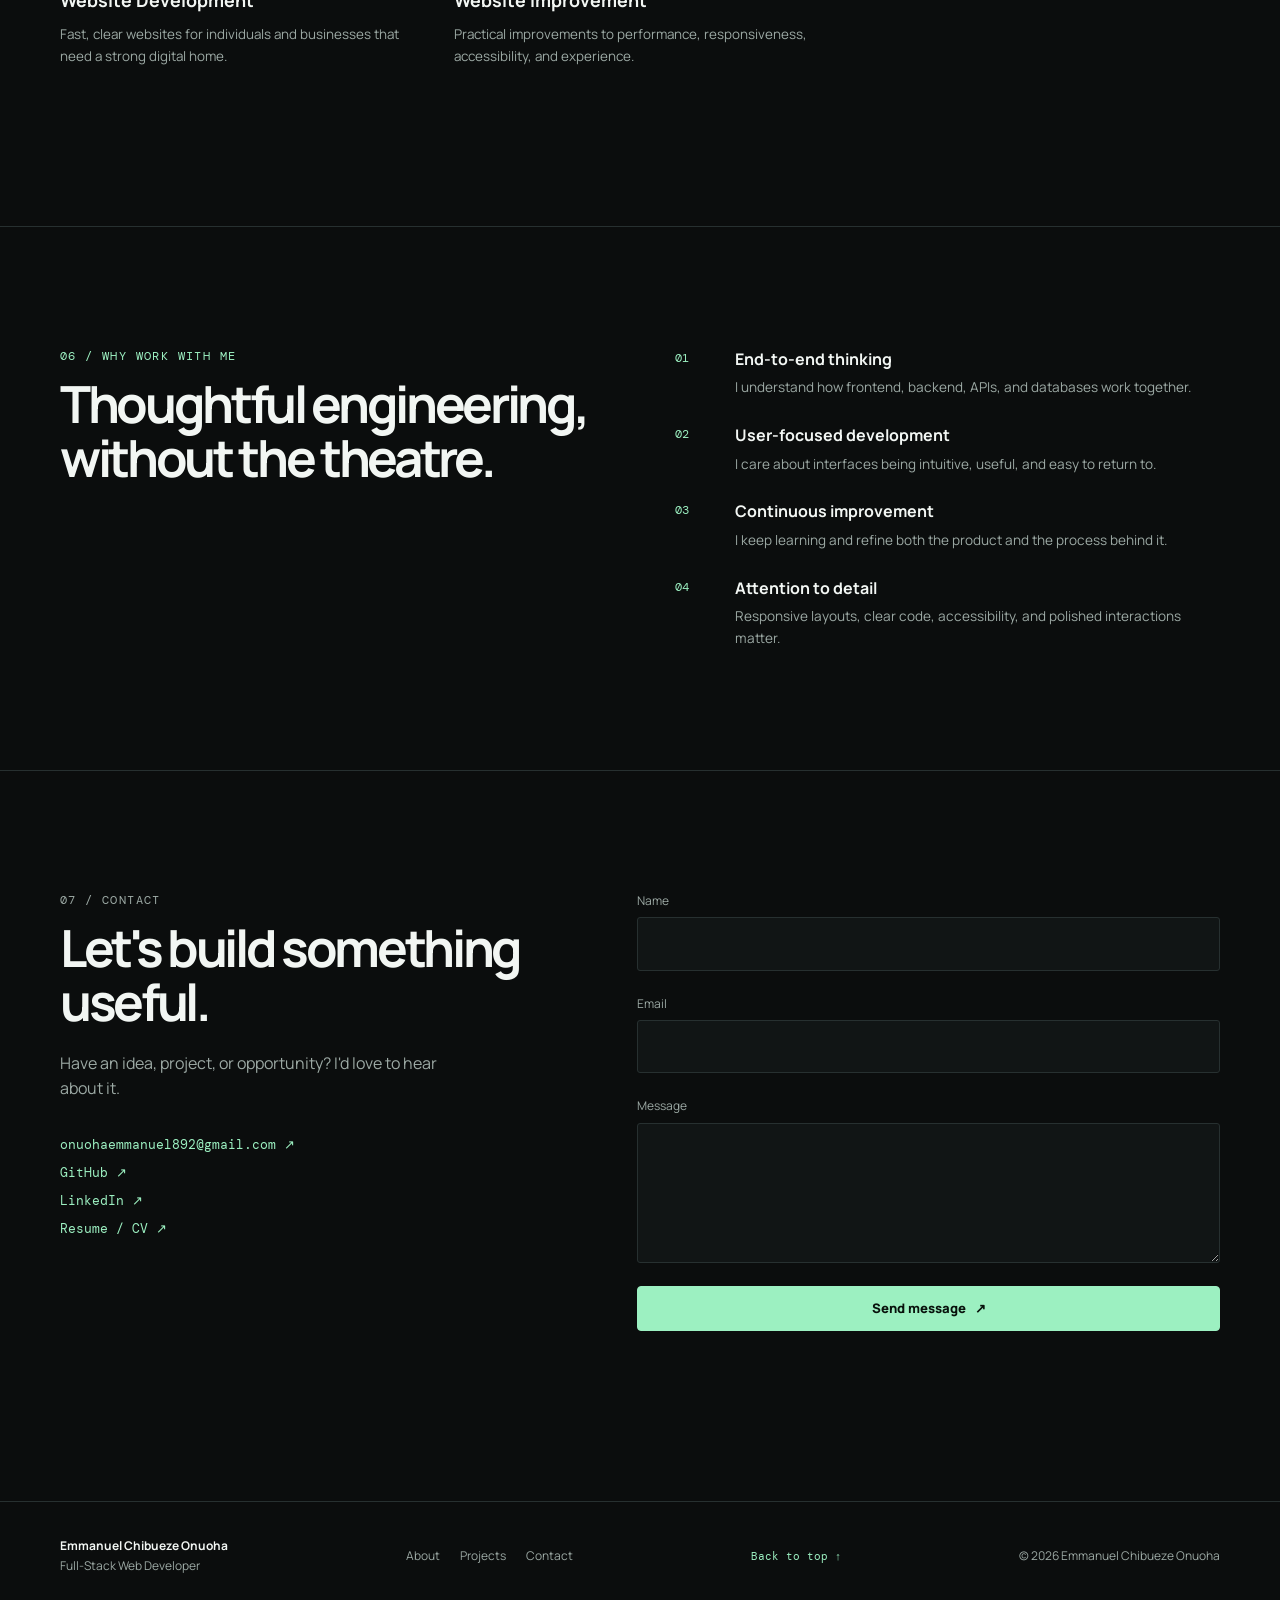
==== commit 38b6fe0a: "Upload portfolio website" ====
--- a/About Me.html
+++ b/About Me.html
@@ -98,9 +98,9 @@
                     <a href="https://www.linkedin.com/in/emmanuel-onuoha-2a320b37b/" target="_blank" rel="noreferrer">
                         LinkedIn
                     </a>
-                    <span class="unavailable">
-                        Resume / CV pending
-                    </span>
+                    <a href="Resume.pdf" target="_blank" rel="noreferrer">
+                        Resume / CV ↗
+                    </a>
                 </div>
             </div>
             <div class="hero-art reveal">
@@ -732,9 +732,9 @@
                             <a href="https://www.linkedin.com/in/emmanuel-onuoha-2a320b37b/" target="_blank" rel="noreferrer">
                                 LinkedIn ↗
                             </a>
-                            <span class="unavailable">
-                                Resume / CV pending
-                            </span>
+                            <a href="Resume.pdf" target="_blank" rel="noreferrer">
+                                Resume / CV ↗
+                            </a>
                         </div>
                     </div>
                     <form class="contact-form" id="contact-form" novalidate>
